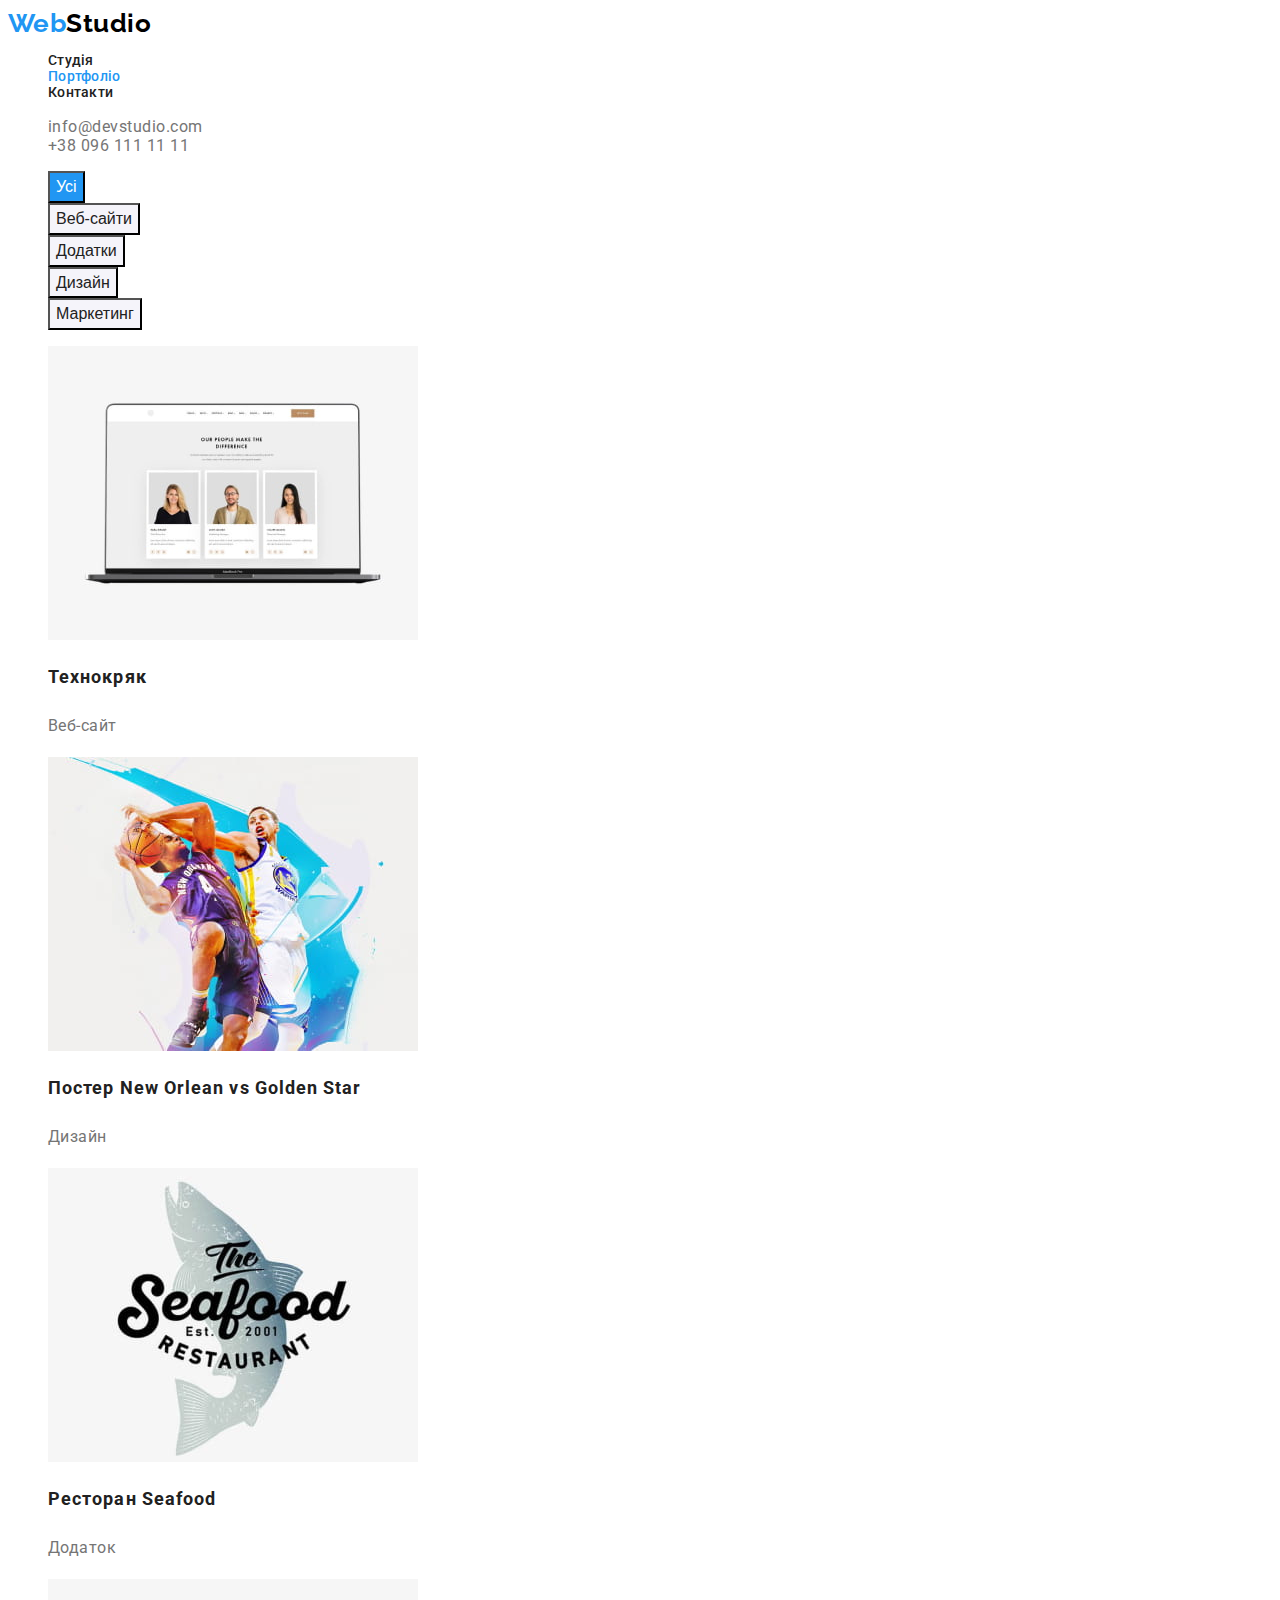
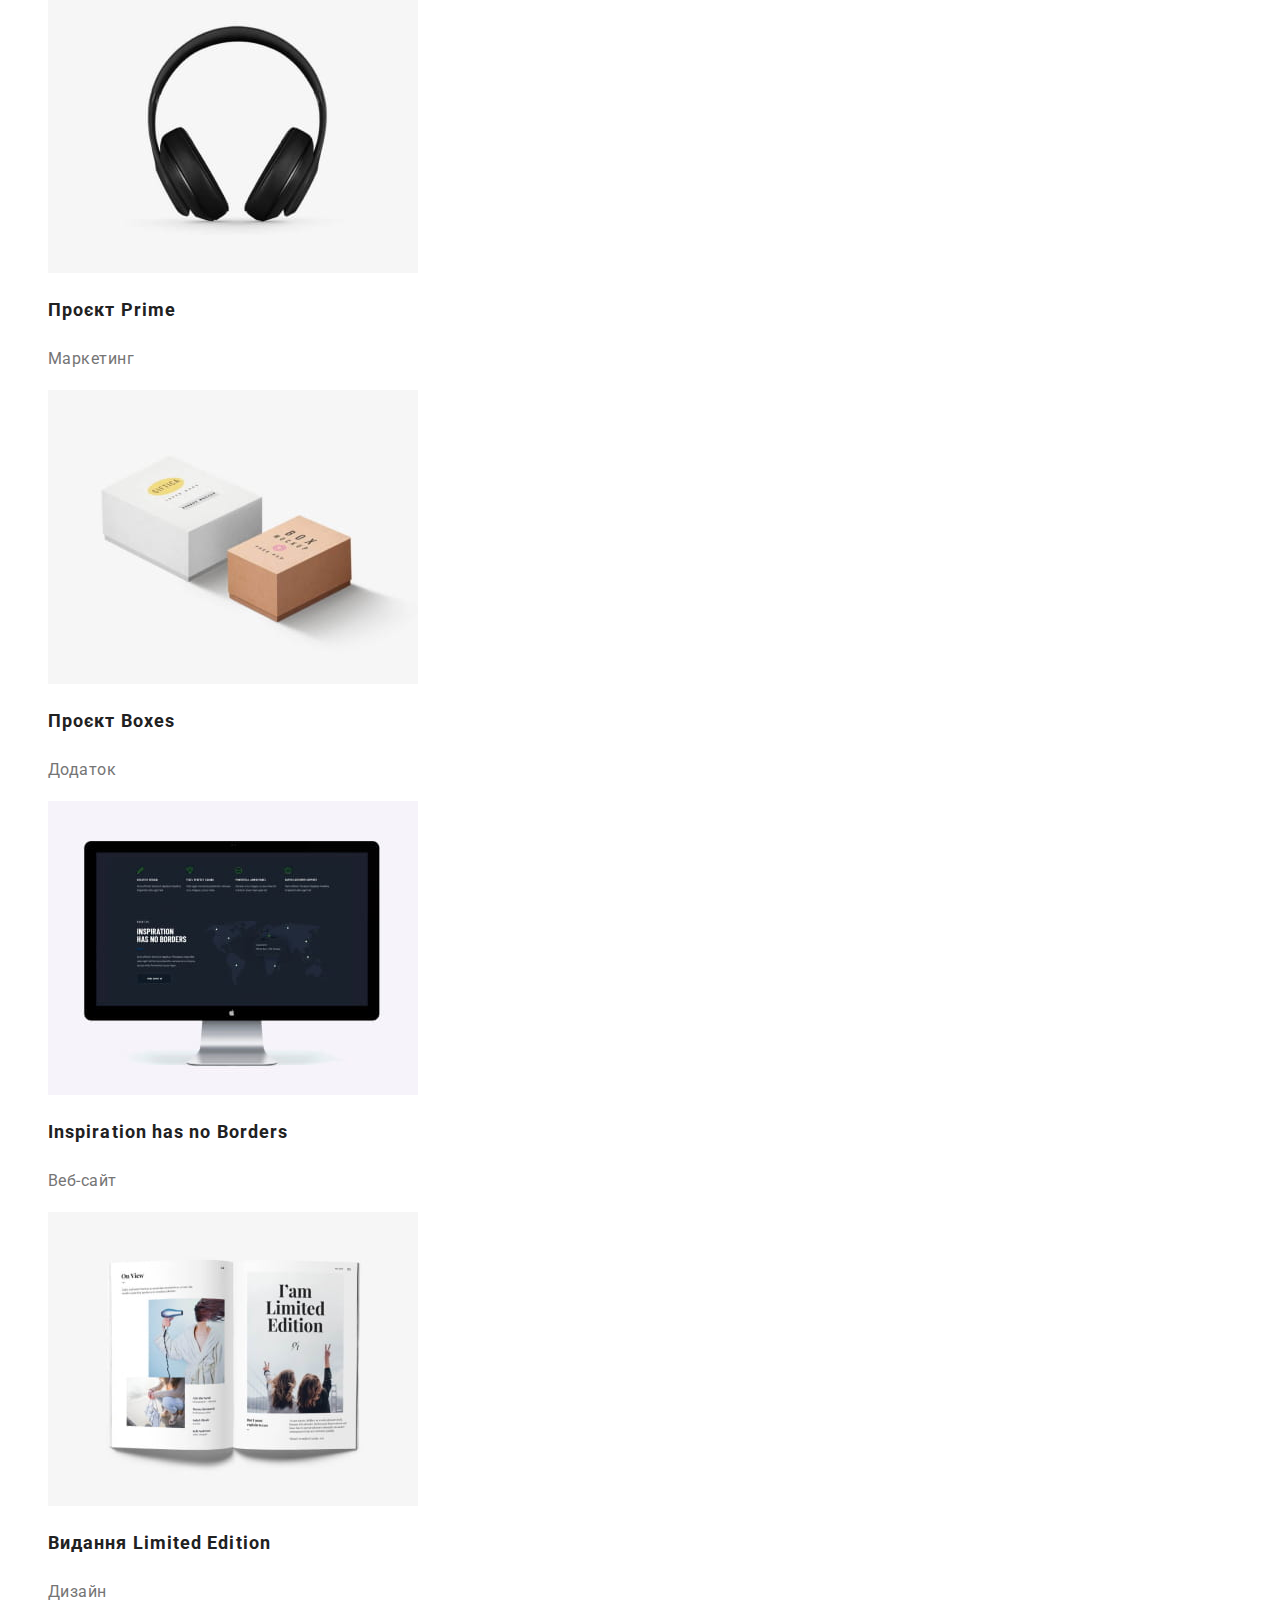
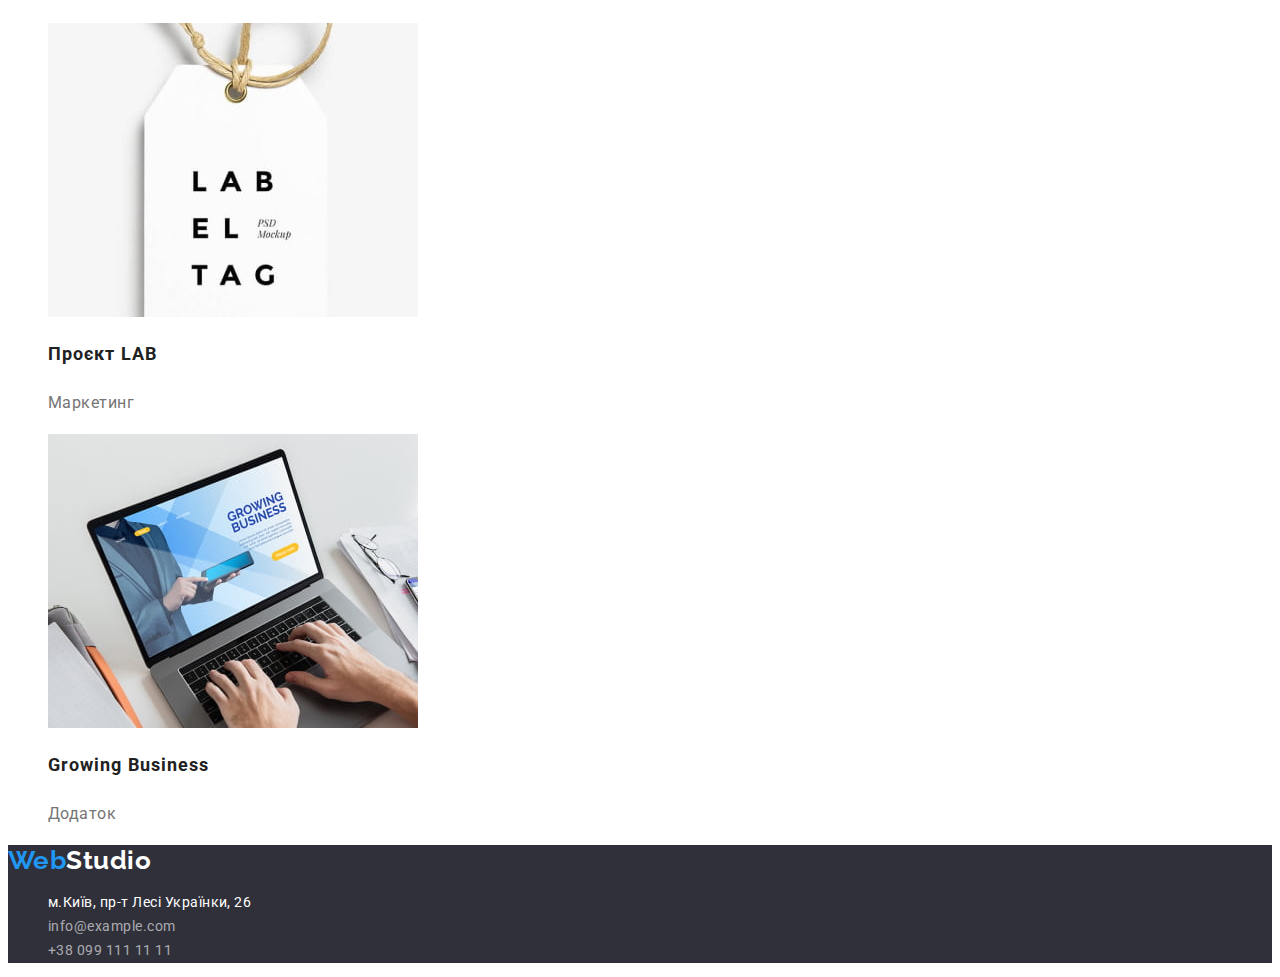
==== portfolio.html @ f304a54f "clone hw2" ====
<!DOCTYPE html>
<html lang="uk">
  <head>
    <meta charset="UTF-8" />
    <meta http-equiv="X-UA-Compatible" content="IE=edge" />
    <meta name="viewport" content="width=device-width, initial-scale=1.0" />
    <title>Portfolio</title>
    <link rel="preconnect" href="https://fonts.googleapis.com" />
    <link rel="preconnect" href="https://fonts.gstatic.com" crossorigin />
    <link
      href="https://fonts.googleapis.com/css2?family=Oleo+Script&family=Raleway:wght@700&family=Roboto:wght@400;500;700;900&display=swap"
      rel="stylesheet"
    />
    <link rel="stylesheet" href="./css/styles.css" />
  </head>

  <body>
    <!--шапка сторінки-->
    <header class="page-header">
      <a href="./index.html" class="logo"
        ><span class="logo-accent">Web</span>Studio</a
      >
      <nav>
        <ul class="site-nav">
          <li><a href="./index.html" class="link">Студія</a></li>
          <li><a href="./portfolio.html" class="link-active">Портфоліо</a></li>
          <li><a href="" class="link">Контакти</a></li>
        </ul>
      </nav>
      <ul class="contacts">
        <li>
          <a href="mailto:info@devstudio.com" class="link-contacts"
            >info@devstudio.com</a
          >
        </li>
        <li>
          <a href="tel:+380961111111" class="link-contacts"
            >+38 096 111 11 11</a
          >
        </li>
      </ul>
    </header>

    <!--основна частина сторінки-->
    <main>
      <section>
        <h1 class="visually-hidden">Наші роботи</h1>
        <ul>
          <li><button type="button" class="buttons-primary">Усі</button></li>
          <li><button type="button" class="buttons">Веб-сайти</button></li>
          <li><button type="button" class="buttons">Додатки</button></li>
          <li><button type="button" class="buttons">Дизайн</button></li>
          <li><button type="button" class="buttons">Маркетинг</button></li>
        </ul>

        <ul class="gallery">
          <li>
            <a href="" class="gallery-items">
              <img
                src="./images/portfolio/img1.jpg"
                alt="картинка веб-сайту"
                width="370"
              />
              <h2 class="company-description">Технокряк</h2>
              <p class="company-division">Веб-сайт</p>
            </a>
          </li>
          <li>
            <a href="" class="gallery-items">
              <img
                src="./images/portfolio/img2.jpg"
                alt="два баскетболіста з мячем"
                width="370"
              />
              <h2 class="company-description">
                Постер New Orlean vs Golden Star
              </h2>
              <p class="company-division">Дизайн</p>
            </a>
          </li>
          <li>
            <a href="" class="gallery-items">
              <img
                src="./images/portfolio/img3.jpg"
                alt="логотип ресторану з рибою"
                width="370"
              />
              <h2 class="company-description">Ресторан Seafood</h2>
              <p class="company-division">Додаток</p>
            </a>
          </li>
          <li>
            <a href="" class="gallery-items">
              <img
                src="./images/portfolio/img4.jpg"
                alt="навушники"
                width="370"
              />
              <h2 class="company-description">Проєкт Prime</h2>
              <p class="company-division">Маркетинг</p>
            </a>
          </li>
          <li>
            <a href="" class="gallery-items">
              <img
                src="./images/portfolio/img5.jpg"
                alt="дві коробки"
                width="370"
              />
              <h2 class="company-description">Проєкт Boxes</h2>
              <p class="company-division">Додаток</p>
            </a>
          </li>
          <li>
            <a href="" class="gallery-items">
              <img
                src="./images/portfolio/img6.jpg"
                alt="монітор з відкритим сайтом"
                width="370"
              />
              <h2 class="company-description">Inspiration has no Borders</h2>
              <p class="company-division">Веб-сайт</p>
            </a>
          </li>
          <li>
            <a href="" class="gallery-items">
              <img
                src="./images/portfolio/img7.jpg"
                alt="розгорнута книга"
                width="370"
              />
              <h2 class="company-description">Видання Limited Edition</h2>
              <p class="company-division">Дизайн</p>
            </a>
          </li>
          <li>
            <a href="" class="gallery-items">
              <img
                src="./images/portfolio/img8.jpg"
                alt="єтикетка з назвою"
                width="370"
              />
              <h2 class="company-description">Проєкт LAB</h2>
              <p class="company-division">Маркетинг</p>
            </a>
          </li>
          <li>
            <a href="" class="gallery-items">
              <img
                src="./images/portfolio/img9.jpg"
                alt="робота з сайтом на ноутбуці"
                width="370"
              />
              <h2 class="company-description">Growing Business</h2>
              <p class="company-division">Додаток</p>
            </a>
          </li>
        </ul>
      </section>
    </main>

    <!--Секція footer-->
    <footer class="footer">
      <a href="./index.html" class="logo-footer"
        ><span class="logo-accent">Web</span>Studio</a
      >
      <address>
        <ul class="contacts">
          <li>
            <a
              href="https://goo.gl/maps/CPtrU1FHBa2aNyZL9"
              target="_blank"
              rel="noopener noreferrer nofollow"
              class="link-address"
              >м.Київ, пр-т Лесі Українки, 26</a
            >
          </li>
          <li>
            <a href="mailto:info@example.com" class="link-footer"
              >info@example.com</a
            >
          </li>
          <li>
            <a href="tel:+380991111111" class="link-footer"
              >+38 099 111 11 11</a
            >
          </li>
        </ul>
      </address>
    </footer>
  </body>
</html>
---- css/styles.css ----
:root {
  --logo-color: #2196f3;
  --logo-sec-color: #000000;
  --main-text-color: #212121;
  --second-text-color: #757575;
  --main-bkgrd-color: #ffffff;
  --second-bkgrd-color: #2f303a;
  --third-bkgrd-color: #f5f4fa;
  --link-footer-color: rgba(255, 255, 255, 0.6);
  --button-hero-active: #188ce8;
}

body {
  font-family: Roboto, sans-serif;
  letter-spacing: 0.03em;
  color: var(--main-text-color);
  background-color: var(--main-bkgrd-color);
}
ul {
  list-style: none;
}

/* лого */
.logo {
  font-family: Raleway;
  font-weight: 700;
  font-size: 26px;
  line-height: 1.19;
  color: var(--logo-sec-color);
  text-decoration: none;
}

.logo-accent {
  color: var(--logo-color);
}

/* Навігація сторінки */
.site-nav {
  font-weight: 500;
  font-size: 14px;
  line-height: 1.14;
  letter-spacing: 0.02em;
  color: var(--main-text-color);
}

.link-active {
  color: #2196f3;
  text-decoration: none;
}

.link {
  color: var(--main-text-color);
  text-decoration: none;
}

.link:hover,
.link:focus {
  color: var(--logo-color);
}

.link-contacts {
  color: var(--second-text-color);
  text-decoration: none;
}

.link-contacts:hover,
.link-contacts:focus {
  color: var(--logo-color);
}

/* секція Герой */
.hero-title {
  font-weight: 900;
  font-size: 44px;
  line-height: 1.36;
  letter-spacing: 0.06em;
  text-transform: uppercase;
  color: var(--main-bkgrd-color);
}

.hero {
  background-color: var(--second-bkgrd-color);
  text-align: center;
}

.hero-button {
  font-weight: 700;
  font-size: 16px;
  line-height: 1.88;
  letter-spacing: 0.06em;
  color: var(--main-bkgrd-color);
  background-color: var(--logo-color);
  cursor: pointer;
}

.hero-button:focus,
.hero-button:hover {
  background-color: var(--button-hero-active);
}
/* секція Особливості */
.section-advantages h3 {
  font-size: 14px;
  font-weight: 700;
  line-height: 1.14;
  text-transform: uppercase;
}

.section-advantages p {
  font-size: 14px;
  line-height: 1.71;
  color: var(--second-text-color);
}

/* секція Чим ми займаємося */
.our-occupation {
  font-weight: 700;
  font-size: 36px;
  line-height: 1.17;
  text-align: center;
}

/* секція Наша команда */
.our-team {
  background-color: var(--third-bkgrd-color);
}
.title-team {
  font-weight: 700;
  font-size: 36px;
  line-height: 1.17;
  text-align: center;
}
.members h3 {
  font-weight: 500;
  font-size: 16px;
  line-height: 1.19;
  text-align: center;
}
.members p {
  font-size: 16px;
  line-height: 1.19;
  text-align: center;
  color: var(--second-text-color);
}

.members li {
  background: var(--main-bkgrd-color);
}

/* Секція footer */
.footer {
  background-color: var(--second-bkgrd-color);
  text-decoration: none;
  font-size: 14px;
  line-height: 1.71;
}

.logo-footer {
  font-family: "Raleway";
  font-weight: 700;
  font-size: 26px;
  line-height: 1.19;
  color: var(--main-bkgrd-color);
  text-decoration: none;
}

.link-address {
  font-style: normal;
  color: var(--main-bkgrd-color);
  text-decoration: none;
}

.link-footer {
  font-style: normal;
  color: var(--link-footer-color);
  text-decoration: none;
}

.link-footer:hover,
.link-footer:focus {
  color: var(--logo-color);
}

/* розмітка portfolio.html */
/* кнопки */
.buttons-primary {
  font-weight: 500;
  font-size: 16px;
  line-height: 1.62;
  text-align: center;
  color: var(--main-bkgrd-color);
  background-color: var(--logo-color);
  cursor: pointer;
}
.buttons {
  font-weight: 500;
  font-size: 16px;
  line-height: 1.62;
  text-align: center;
  color: var(--main-text-color);
  background-color: var(--third-bkgrd-color);
  cursor: pointer;
}

.buttons:hover,
.buttons:focus {
  color: var(--main-bkgrd-color);
  background-color: var(--logo-color);
}

.company-description {
  font-style: normal;
  font-weight: 700;
  font-size: 18px;
  line-height: 2;
  letter-spacing: 0.06em;
  color: var(--main-text-color);
}

.company-division {
  font-size: 16px;
  line-height: 1.88;
  color: var(--second-text-color);
  font-style: normal;
}

.gallery-items {
  text-decoration: none;
}
.visually-hidden {
  position: absolute;
  white-space: nowrap;
  width: 1px;
  height: 1px;
  overflow: hidden;
  border: 0;
  padding: 0;
  clip: rect(0 0 0 0);
  clip-path: inset(50%);
  margin: -1px;
}
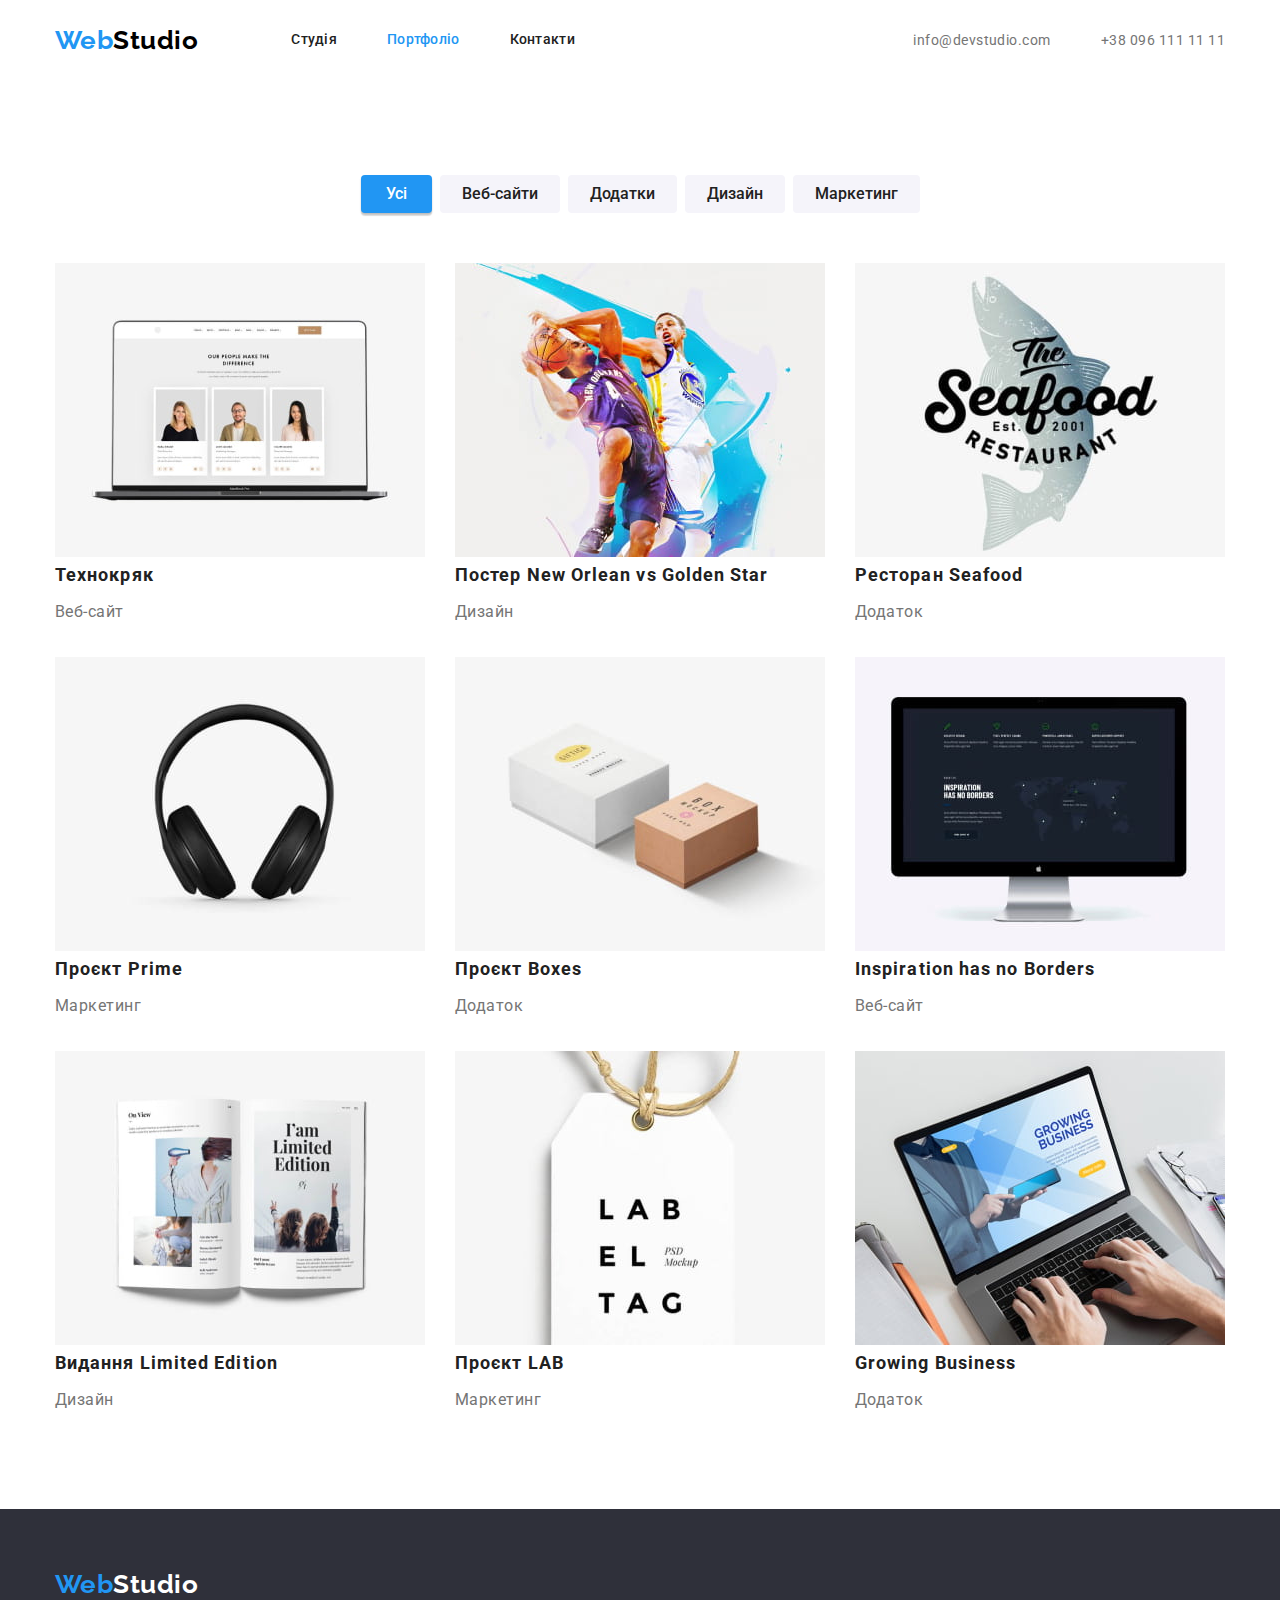
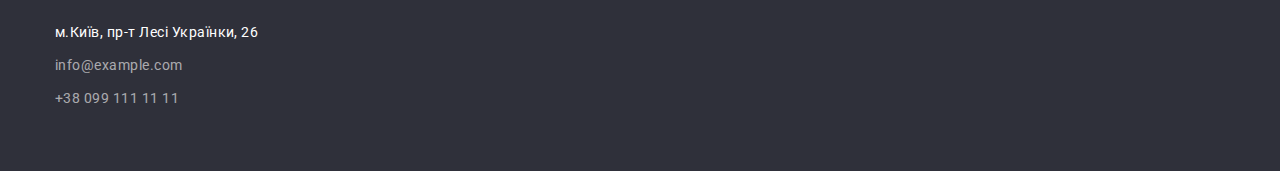
==== commit 8112d729: "finished index margin padding" ====
--- a/portfolio.html
+++ b/portfolio.html
@@ -11,182 +11,204 @@
       href="https://fonts.googleapis.com/css2?family=Oleo+Script&family=Raleway:wght@700&family=Roboto:wght@400;500;700;900&display=swap"
       rel="stylesheet"
     />
+    <link
+      rel="stylesheet"
+      href="https://cdnjs.cloudflare.com/ajax/libs/modern-normalize/1.1.0/modern-normalize.min.css"
+    />
     <link rel="stylesheet" href="./css/styles.css" />
   </head>
 
   <body>
     <!--шапка сторінки-->
     <header class="page-header">
-      <a href="./index.html" class="logo"
-        ><span class="logo-accent">Web</span>Studio</a
-      >
-      <nav>
-        <ul class="site-nav">
-          <li><a href="./index.html" class="link">Студія</a></li>
-          <li><a href="./portfolio.html" class="link-active">Портфоліо</a></li>
-          <li><a href="" class="link">Контакти</a></li>
-        </ul>
-      </nav>
-      <ul class="contacts">
-        <li>
-          <a href="mailto:info@devstudio.com" class="link-contacts"
-            >info@devstudio.com</a
-          >
-        </li>
-        <li>
-          <a href="tel:+380961111111" class="link-contacts"
-            >+38 096 111 11 11</a
-          >
-        </li>
-      </ul>
-    </header>
-
-    <!--основна частина сторінки-->
-    <main>
-      <section>
-        <h1 class="visually-hidden">Наші роботи</h1>
-        <ul>
-          <li><button type="button" class="buttons-primary">Усі</button></li>
-          <li><button type="button" class="buttons">Веб-сайти</button></li>
-          <li><button type="button" class="buttons">Додатки</button></li>
-          <li><button type="button" class="buttons">Дизайн</button></li>
-          <li><button type="button" class="buttons">Маркетинг</button></li>
-        </ul>
-
-        <ul class="gallery">
-          <li>
-            <a href="" class="gallery-items">
-              <img
-                src="./images/portfolio/img1.jpg"
-                alt="картинка веб-сайту"
-                width="370"
-              />
-              <h2 class="company-description">Технокряк</h2>
-              <p class="company-division">Веб-сайт</p>
-            </a>
-          </li>
-          <li>
-            <a href="" class="gallery-items">
-              <img
-                src="./images/portfolio/img2.jpg"
-                alt="два баскетболіста з мячем"
-                width="370"
-              />
-              <h2 class="company-description">
-                Постер New Orlean vs Golden Star
-              </h2>
-              <p class="company-division">Дизайн</p>
-            </a>
-          </li>
-          <li>
-            <a href="" class="gallery-items">
-              <img
-                src="./images/portfolio/img3.jpg"
-                alt="логотип ресторану з рибою"
-                width="370"
-              />
-              <h2 class="company-description">Ресторан Seafood</h2>
-              <p class="company-division">Додаток</p>
-            </a>
-          </li>
-          <li>
-            <a href="" class="gallery-items">
-              <img
-                src="./images/portfolio/img4.jpg"
-                alt="навушники"
-                width="370"
-              />
-              <h2 class="company-description">Проєкт Prime</h2>
-              <p class="company-division">Маркетинг</p>
-            </a>
-          </li>
-          <li>
-            <a href="" class="gallery-items">
-              <img
-                src="./images/portfolio/img5.jpg"
-                alt="дві коробки"
-                width="370"
-              />
-              <h2 class="company-description">Проєкт Boxes</h2>
-              <p class="company-division">Додаток</p>
-            </a>
-          </li>
-          <li>
-            <a href="" class="gallery-items">
-              <img
-                src="./images/portfolio/img6.jpg"
-                alt="монітор з відкритим сайтом"
-                width="370"
-              />
-              <h2 class="company-description">Inspiration has no Borders</h2>
-              <p class="company-division">Веб-сайт</p>
-            </a>
-          </li>
-          <li>
-            <a href="" class="gallery-items">
-              <img
-                src="./images/portfolio/img7.jpg"
-                alt="розгорнута книга"
-                width="370"
-              />
-              <h2 class="company-description">Видання Limited Edition</h2>
-              <p class="company-division">Дизайн</p>
-            </a>
-          </li>
-          <li>
-            <a href="" class="gallery-items">
-              <img
-                src="./images/portfolio/img8.jpg"
-                alt="єтикетка з назвою"
-                width="370"
-              />
-              <h2 class="company-description">Проєкт LAB</h2>
-              <p class="company-division">Маркетинг</p>
-            </a>
-          </li>
-          <li>
-            <a href="" class="gallery-items">
-              <img
-                src="./images/portfolio/img9.jpg"
-                alt="робота з сайтом на ноутбуці"
-                width="370"
-              />
-              <h2 class="company-description">Growing Business</h2>
-              <p class="company-division">Додаток</p>
-            </a>
-          </li>
-        </ul>
-      </section>
-    </main>
-
-    <!--Секція footer-->
-    <footer class="footer">
-      <a href="./index.html" class="logo-footer"
-        ><span class="logo-accent">Web</span>Studio</a
-      >
-      <address>
+      <div class="container main-nav">
+        <a href="./index.html" class="logo"
+          ><span class="logo-accent">Web</span>Studio</a
+        >
+        <nav>
+          <ul class="site-nav">
+            <li class="item"><a href="./index.html" class="link">Студія</a></li>
+            <li class="item">
+              <a href="./portfolio.html" class="link-active">Портфоліо</a>
+            </li>
+            <li class="item"><a href="" class="link">Контакти</a></li>
+          </ul>
+        </nav>
         <ul class="contacts">
-          <li>
-            <a
-              href="https://goo.gl/maps/CPtrU1FHBa2aNyZL9"
-              target="_blank"
-              rel="noopener noreferrer nofollow"
-              class="link-address"
-              >м.Київ, пр-т Лесі Українки, 26</a
+          <li class="item">
+            <a href="mailto:info@devstudio.com" class="link-contacts"
+              >info@devstudio.com</a
             >
           </li>
-          <li>
-            <a href="mailto:info@example.com" class="link-footer"
-              >info@example.com</a
-            >
-          </li>
-          <li>
-            <a href="tel:+380991111111" class="link-footer"
-              >+38 099 111 11 11</a
+          <li class="item">
+            <a href="tel:+380961111111" class="link-contacts"
+              >+38 096 111 11 11</a
             >
           </li>
         </ul>
-      </address>
+      </div>
+    </header>
+
+    <!--основна частина сторінки-->
+    <main>
+      <section class="section">
+        <div class="container">
+          <h1 class="visually-hidden">Наші роботи</h1>
+          <ul class="menu">
+            <li class="menu-item">
+              <button type="button" class="buttons-primary">Усі</button>
+            </li>
+            <li class="menu-item">
+              <button type="button" class="buttons">Веб-сайти</button>
+            </li>
+            <li class="menu-item">
+              <button type="button" class="buttons">Додатки</button>
+            </li>
+            <li class="menu-item">
+              <button type="button" class="buttons">Дизайн</button>
+            </li>
+            <li class="menu-item">
+              <button type="button" class="buttons">Маркетинг</button>
+            </li>
+          </ul>
+
+          <ul class="gallery">
+            <li class="gallery-item">
+              <a href="" class="gallery-items">
+                <img
+                  src="./images/portfolio/img1.jpg"
+                  alt="картинка веб-сайту"
+                  width="370"
+                />
+                <h2 class="company-description">Технокряк</h2>
+                <p class="company-division">Веб-сайт</p>
+              </a>
+            </li>
+            <li class="gallery-item">
+              <a href="" class="gallery-items">
+                <img
+                  src="./images/portfolio/img2.jpg"
+                  alt="два баскетболіста з мячем"
+                  width="370"
+                />
+                <h2 class="company-description">
+                  Постер New Orlean vs Golden Star
+                </h2>
+                <p class="company-division">Дизайн</p>
+              </a>
+            </li>
+            <li class="gallery-item">
+              <a href="" class="gallery-items">
+                <img
+                  src="./images/portfolio/img3.jpg"
+                  alt="логотип ресторану з рибою"
+                  width="370"
+                />
+                <h2 class="company-description">Ресторан Seafood</h2>
+                <p class="company-division">Додаток</p>
+              </a>
+            </li>
+            <li class="gallery-item">
+              <a href="" class="gallery-items">
+                <img
+                  src="./images/portfolio/img4.jpg"
+                  alt="навушники"
+                  width="370"
+                />
+                <h2 class="company-description">Проєкт Prime</h2>
+                <p class="company-division">Маркетинг</p>
+              </a>
+            </li>
+            <li class="gallery-item">
+              <a href="" class="gallery-items">
+                <img
+                  src="./images/portfolio/img5.jpg"
+                  alt="дві коробки"
+                  width="370"
+                />
+                <h2 class="company-description">Проєкт Boxes</h2>
+                <p class="company-division">Додаток</p>
+              </a>
+            </li>
+            <li class="gallery-item">
+              <a href="" class="gallery-items">
+                <img
+                  src="./images/portfolio/img6.jpg"
+                  alt="монітор з відкритим сайтом"
+                  width="370"
+                />
+                <h2 class="company-description">Inspiration has no Borders</h2>
+                <p class="company-division">Веб-сайт</p>
+              </a>
+            </li>
+            <li class="gallery-item">
+              <a href="" class="gallery-items">
+                <img
+                  src="./images/portfolio/img7.jpg"
+                  alt="розгорнута книга"
+                  width="370"
+                />
+                <h2 class="company-description">Видання Limited Edition</h2>
+                <p class="company-division">Дизайн</p>
+              </a>
+            </li>
+            <li class="gallery-item">
+              <a href="" class="gallery-items">
+                <img
+                  src="./images/portfolio/img8.jpg"
+                  alt="єтикетка з назвою"
+                  width="370"
+                />
+                <h2 class="company-description">Проєкт LAB</h2>
+                <p class="company-division">Маркетинг</p>
+              </a>
+            </li>
+            <li class="gallery-item">
+              <a href="" class="gallery-items">
+                <img
+                  src="./images/portfolio/img9.jpg"
+                  alt="робота з сайтом на ноутбуці"
+                  width="370"
+                />
+                <h2 class="company-description">Growing Business</h2>
+                <p class="company-division">Додаток</p>
+              </a>
+            </li>
+          </ul>
+        </div>
+      </section>
+    </main>
+
+    <!--Секція footer-->
+    <footer class="footer">
+      <div class="container">
+        <a href="./index.html" class="logo-footer"
+          ><span class="logo-accent">Web</span>Studio</a
+        >
+        <address>
+          <ul class="contacts-list">
+            <li class="contacts-item">
+              <a
+                href="https://goo.gl/maps/CPtrU1FHBa2aNyZL9"
+                target="_blank"
+                rel="noopener noreferrer nofollow"
+                class="link-address"
+                >м.Київ, пр-т Лесі Українки, 26</a
+              >
+            </li>
+            <li class="contacts-item">
+              <a href="mailto:info@example.com" class="link-footer"
+                >info@example.com</a
+              >
+            </li>
+            <li class="contacts-item">
+              <a href="tel:+380991111111" class="link-footer"
+                >+38 099 111 11 11</a
+              >
+            </li>
+          </ul>
+        </address>
+      </div>
     </footer>
   </body>
 </html>
--- a/css/styles.css
+++ b/css/styles.css
@@ -1,3 +1,30 @@
+html {
+  box-sizing: border-box;
+}
+
+*,
+*::after,
+*::before {
+  box-sizing: inherit;
+}
+
+/* обнулення відступів зверху і знизу єлементів */
+h1,
+h2,
+h3,
+h4,
+h5,
+h6,
+p,
+ul {
+  margin-top: 0;
+  margin-bottom: 0;
+}
+
+img {
+  display: block;
+}
+
 :root {
   --logo-color: #2196f3;
   --logo-sec-color: #000000;
@@ -15,9 +42,30 @@
   letter-spacing: 0.03em;
   color: var(--main-text-color);
   background-color: var(--main-bkgrd-color);
+  margin: 0;
 }
 ul {
   list-style: none;
+  padding-left: 0;
+}
+
+.container {
+  width: 1200px;
+  padding-left: 15px;
+  padding-right: 15px;
+  margin-right: auto;
+  margin-left: auto;
+}
+
+.section {
+  padding-top: 94px;
+  padding-bottom: 94px;
+}
+
+img {
+  display: block;
+  max-width: 100%;
+  height: auto;
 }
 
 /* лого */
@@ -28,6 +76,9 @@
   line-height: 1.19;
   color: var(--logo-sec-color);
   text-decoration: none;
+  padding-top: 25px;
+  padding-bottom: 25px;
+  padding-right: 93px;
 }
 
 .logo-accent {
@@ -41,16 +92,27 @@
   line-height: 1.14;
   letter-spacing: 0.02em;
   color: var(--main-text-color);
+  display: flex;
+}
+
+.site-nav .item + .item {
+  margin-left: 50px;
 }
 
 .link-active {
   color: #2196f3;
   text-decoration: none;
+
+  padding-top: 32px;
+  padding-bottom: 32px;
 }
 
 .link {
   color: var(--main-text-color);
   text-decoration: none;
+
+  padding-top: 32px;
+  padding-bottom: 32px;
 }
 
 .link:hover,
@@ -59,8 +121,12 @@
 }
 
 .link-contacts {
+  font-size: 14px;
   color: var(--second-text-color);
   text-decoration: none;
+
+  padding-top: 32px;
+  padding-bottom: 32px;
 }
 
 .link-contacts:hover,
@@ -68,6 +134,24 @@
   color: var(--logo-color);
 }
 
+.contacts {
+  display: flex;
+  margin-left: auto;
+}
+.contacts .item {
+  display: flex;
+}
+.contacts .item + .item {
+  margin-left: 50px;
+}
+
+.main-nav {
+  display: flex;
+  align-items: center;
+}
+.site-nav {
+  display: flex;
+}
 /* секція Герой */
 .hero-title {
   font-weight: 900;
@@ -76,11 +160,15 @@
   letter-spacing: 0.06em;
   text-transform: uppercase;
   color: var(--main-bkgrd-color);
+
+  margin-bottom: 30px;
 }
 
 .hero {
   background-color: var(--second-bkgrd-color);
   text-align: center;
+  padding-top: 200px;
+  padding-bottom: 200px;
 }
 
 .hero-button {
@@ -91,6 +179,11 @@
   color: var(--main-bkgrd-color);
   background-color: var(--logo-color);
   cursor: pointer;
+
+  border-width: 0;
+  box-shadow: 0px 4px 4px rgba(0, 0, 0, 0.15);
+  border-radius: 4px;
+  padding: 10px 32px;
 }
 
 .hero-button:focus,
@@ -98,29 +191,42 @@
   background-color: var(--button-hero-active);
 }
 /* секція Особливості */
-.section-advantages h3 {
+.advantages-title {
   font-size: 14px;
   font-weight: 700;
   line-height: 1.14;
   text-transform: uppercase;
 }
 
-.section-advantages p {
+.advantages-paragraph {
   font-size: 14px;
   line-height: 1.71;
   color: var(--second-text-color);
 }
 
+.section-ul {
+  display: flex;
+}
+
+.occupation {
+  padding-top: 0;
+}
 /* секція Чим ми займаємося */
 .our-occupation {
   font-weight: 700;
   font-size: 36px;
   line-height: 1.17;
   text-align: center;
+
+  padding-bottom: 50px;
+}
+
+.section-ul .item + .item {
+  margin-left: 30px;
 }
 
 /* секція Наша команда */
-.our-team {
+.team {
   background-color: var(--third-bkgrd-color);
 }
 .title-team {
@@ -128,22 +234,37 @@
   font-size: 36px;
   line-height: 1.17;
   text-align: center;
-}
-.members h3 {
+
+  margin-bottom: 50px;
+}
+.member-name {
   font-weight: 500;
   font-size: 16px;
   line-height: 1.19;
   text-align: center;
-}
-.members p {
+
+  margin-bottom: 10px;
+  margin-top: 30px;
+}
+.member-department {
   font-size: 16px;
   line-height: 1.19;
   text-align: center;
   color: var(--second-text-color);
-}
-
-.members li {
+
+  margin-bottom: 30px;
+}
+
+.member-card {
   background: var(--main-bkgrd-color);
+  margin-right: 30px;
+  box-shadow: 0px 1px 3px rgba(0, 0, 0, 0.12), 0px 1px 1px rgba(0, 0, 0, 0.14),
+    0px 2px 1px rgba(0, 0, 0, 0.2);
+  border-radius: 0px 0px 4px 4px;
+}
+
+.member-card:last-child {
+  margin-right: 0;
 }
 
 /* Секція footer */
@@ -152,6 +273,9 @@
   text-decoration: none;
   font-size: 14px;
   line-height: 1.71;
+
+  padding-top: 60px;
+  padding-bottom: 60px;
 }
 
 .logo-footer {
@@ -178,6 +302,14 @@
 .link-footer:hover,
 .link-footer:focus {
   color: var(--logo-color);
+}
+
+.contacts-item:not(:last-child) {
+  margin-bottom: 9px;
+}
+
+.contacts-list {
+  margin-top: 20px;
 }
 
 /* розмітка portfolio.html */
@@ -190,6 +322,11 @@
   color: var(--main-bkgrd-color);
   background-color: var(--logo-color);
   cursor: pointer;
+  padding: 6px 25px;
+  border-radius: 4px;
+  border: 0;
+  box-shadow: 0px 3px 1px rgba(0, 0, 0, 0.1), 0px 1px 2px rgba(0, 0, 0, 0.08),
+    0px 2px 2px rgba(0, 0, 0, 0.12);
 }
 .buttons {
   font-weight: 500;
@@ -199,6 +336,9 @@
   color: var(--main-text-color);
   background-color: var(--third-bkgrd-color);
   cursor: pointer;
+  padding: 6px 22px;
+  border-radius: 4px;
+  border: 0;
 }
 
 .buttons:hover,
@@ -214,6 +354,9 @@
   line-height: 2;
   letter-spacing: 0.06em;
   color: var(--main-text-color);
+
+  margin-top: 0;
+  margin-bottom: 4px;
 }
 
 .company-division {
@@ -221,11 +364,45 @@
   line-height: 1.88;
   color: var(--second-text-color);
   font-style: normal;
+
+  margin-top: 0;
+  margin-bottom: 0;
+}
+
+.menu {
+  display: flex;
+  justify-content: center;
+  margin-bottom: 50px;
+}
+
+.menu-item:not(:last-child) {
+  margin-right: 8px;
+}
+
+.gallery {
+  display: flex;
+  flex-wrap: wrap;
 }
 
 .gallery-items {
   text-decoration: none;
-}
+  margin-bottom: 0;
+}
+
+.gallery-item {
+  margin-bottom: 30px;
+  margin-right: 30px;
+}
+
+.gallery-item:nth-child(3n) {
+  margin-right: 0;
+}
+
+.gallery-item:nth-last-child(-n + 3) {
+  margin-bottom: 0;
+}
+
+/* hidden text*/
 .visually-hidden {
   position: absolute;
   white-space: nowrap;
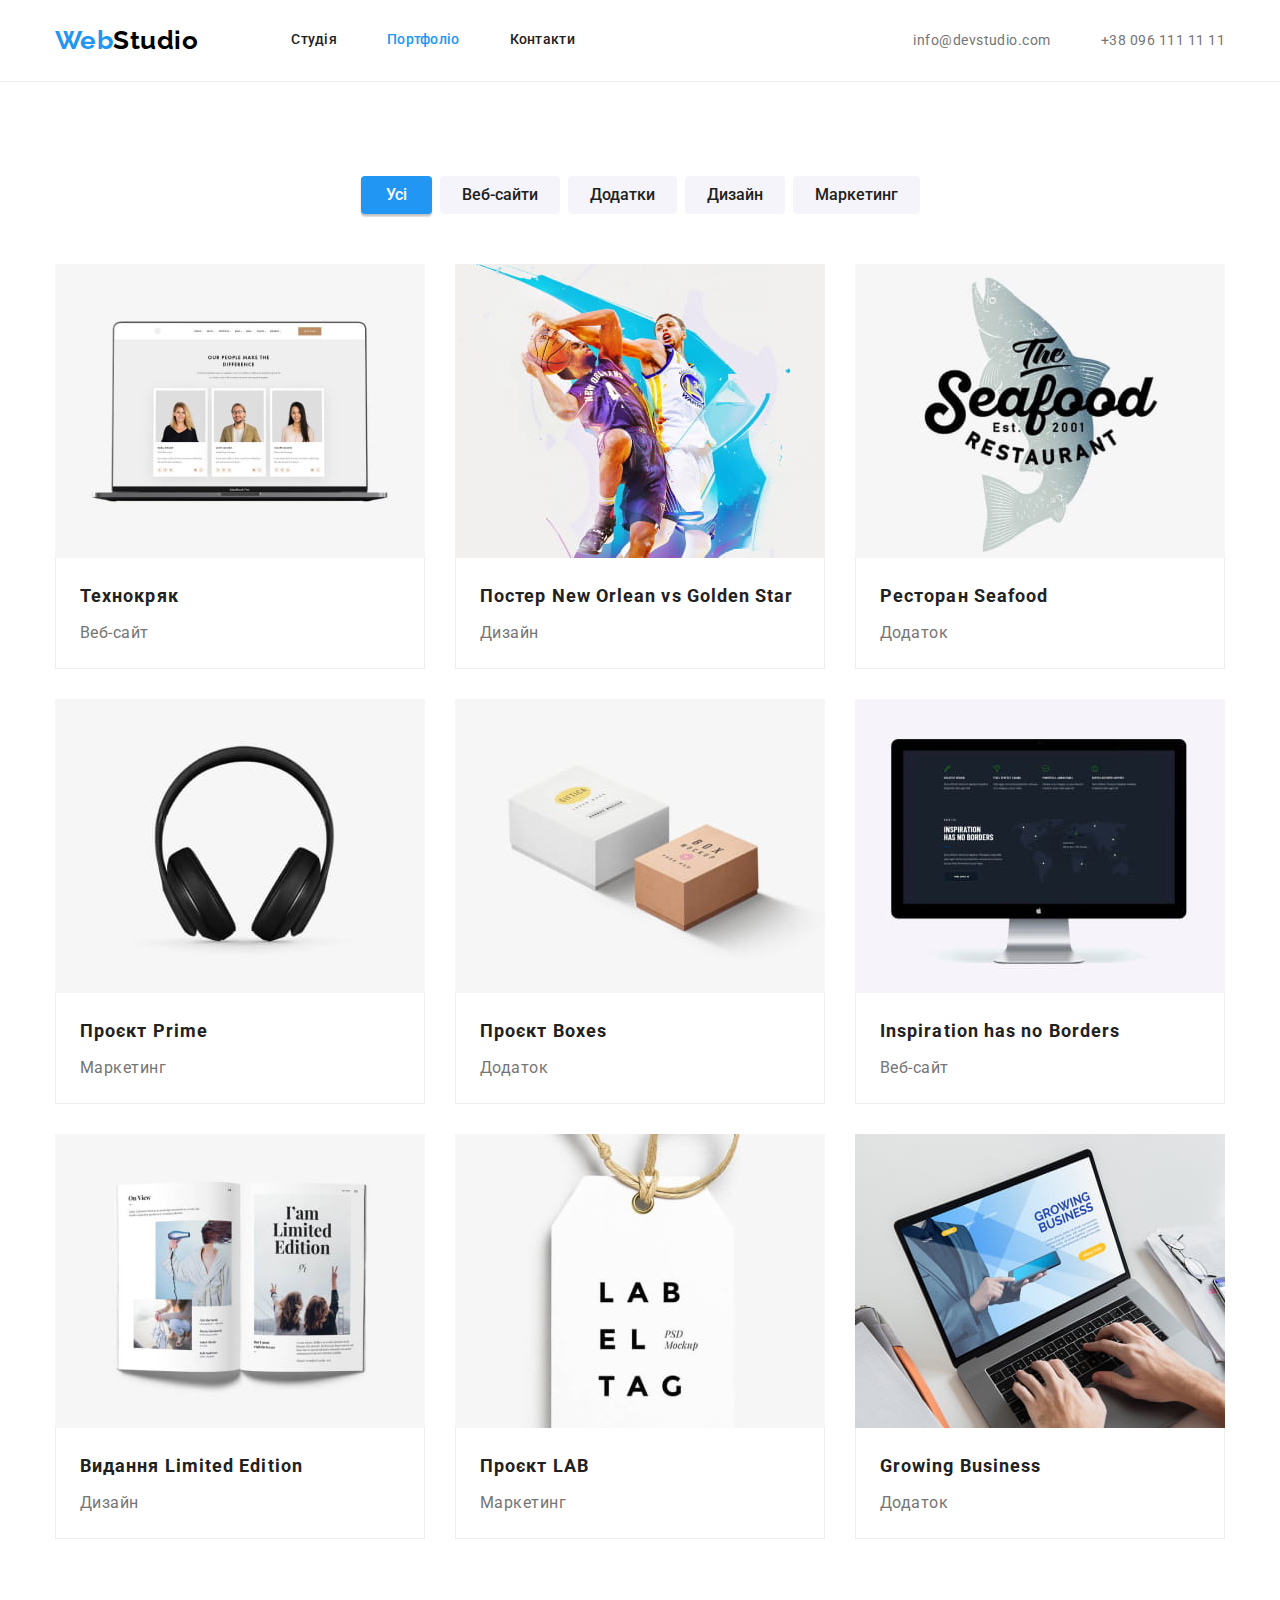
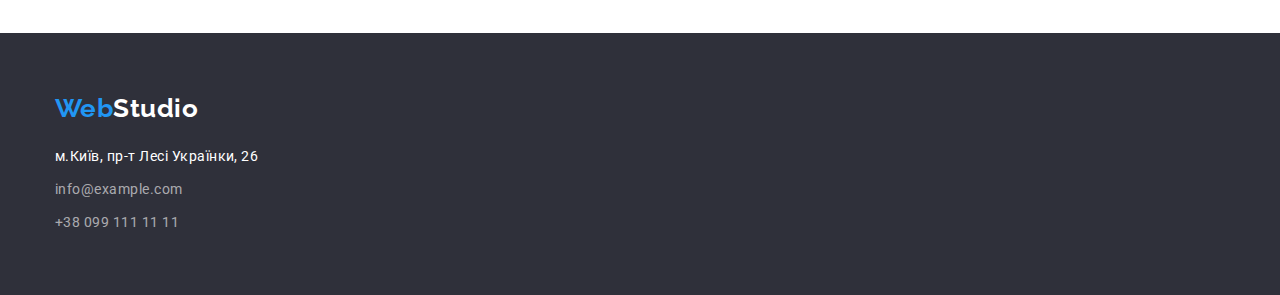
==== commit be32c4a4: "added line and border of block's" ====
--- a/portfolio.html
+++ b/portfolio.html
@@ -80,8 +80,10 @@
                   alt="картинка веб-сайту"
                   width="370"
                 />
-                <h2 class="company-description">Технокряк</h2>
-                <p class="company-division">Веб-сайт</p>
+                <div class="gallery-block">
+                  <h2 class="company-description">Технокряк</h2>
+                  <p class="company-division">Веб-сайт</p>
+                </div>
               </a>
             </li>
             <li class="gallery-item">
@@ -91,10 +93,12 @@
                   alt="два баскетболіста з мячем"
                   width="370"
                 />
-                <h2 class="company-description">
-                  Постер New Orlean vs Golden Star
-                </h2>
-                <p class="company-division">Дизайн</p>
+                <div class="gallery-block">
+                  <h2 class="company-description">
+                    Постер New Orlean vs Golden Star
+                  </h2>
+                  <p class="company-division">Дизайн</p>
+                </div>
               </a>
             </li>
             <li class="gallery-item">
@@ -104,8 +108,10 @@
                   alt="логотип ресторану з рибою"
                   width="370"
                 />
-                <h2 class="company-description">Ресторан Seafood</h2>
-                <p class="company-division">Додаток</p>
+                <div class="gallery-block">
+                  <h2 class="company-description">Ресторан Seafood</h2>
+                  <p class="company-division">Додаток</p>
+                </div>
               </a>
             </li>
             <li class="gallery-item">
@@ -115,8 +121,10 @@
                   alt="навушники"
                   width="370"
                 />
-                <h2 class="company-description">Проєкт Prime</h2>
-                <p class="company-division">Маркетинг</p>
+                <div class="gallery-block">
+                  <h2 class="company-description">Проєкт Prime</h2>
+                  <p class="company-division">Маркетинг</p>
+                </div>
               </a>
             </li>
             <li class="gallery-item">
@@ -126,8 +134,10 @@
                   alt="дві коробки"
                   width="370"
                 />
-                <h2 class="company-description">Проєкт Boxes</h2>
-                <p class="company-division">Додаток</p>
+                <div class="gallery-block">
+                  <h2 class="company-description">Проєкт Boxes</h2>
+                  <p class="company-division">Додаток</p>
+                </div>
               </a>
             </li>
             <li class="gallery-item">
@@ -137,8 +147,12 @@
                   alt="монітор з відкритим сайтом"
                   width="370"
                 />
-                <h2 class="company-description">Inspiration has no Borders</h2>
-                <p class="company-division">Веб-сайт</p>
+                <div class="gallery-block">
+                  <h2 class="company-description">
+                    Inspiration has no Borders
+                  </h2>
+                  <p class="company-division">Веб-сайт</p>
+                </div>
               </a>
             </li>
             <li class="gallery-item">
@@ -148,8 +162,10 @@
                   alt="розгорнута книга"
                   width="370"
                 />
-                <h2 class="company-description">Видання Limited Edition</h2>
-                <p class="company-division">Дизайн</p>
+                <div class="gallery-block">
+                  <h2 class="company-description">Видання Limited Edition</h2>
+                  <p class="company-division">Дизайн</p>
+                </div>
               </a>
             </li>
             <li class="gallery-item">
@@ -159,8 +175,10 @@
                   alt="єтикетка з назвою"
                   width="370"
                 />
-                <h2 class="company-description">Проєкт LAB</h2>
-                <p class="company-division">Маркетинг</p>
+                <div class="gallery-block">
+                  <h2 class="company-description">Проєкт LAB</h2>
+                  <p class="company-division">Маркетинг</p>
+                </div>
               </a>
             </li>
             <li class="gallery-item">
@@ -170,8 +188,10 @@
                   alt="робота з сайтом на ноутбуці"
                   width="370"
                 />
-                <h2 class="company-description">Growing Business</h2>
-                <p class="company-division">Додаток</p>
+                <div class="gallery-block">
+                  <h2 class="company-description">Growing Business</h2>
+                  <p class="company-division">Додаток</p>
+                </div>
               </a>
             </li>
           </ul>
--- a/css/styles.css
+++ b/css/styles.css
@@ -85,6 +85,9 @@
   color: var(--logo-color);
 }
 
+.page-header {
+  border-bottom: 1px solid #ececec;
+}
 /* Навігація сторінки */
 .site-nav {
   font-weight: 500;
@@ -400,6 +403,13 @@
 
 .gallery-item:nth-last-child(-n + 3) {
   margin-bottom: 0;
+}
+
+.gallery-block {
+  padding: 20px 24px;
+  border-left: 1px solid #eeeeee;
+  border-bottom: 1px solid #eeeeee;
+  border-right: 1px solid #eeeeee;
 }
 
 /* hidden text*/
